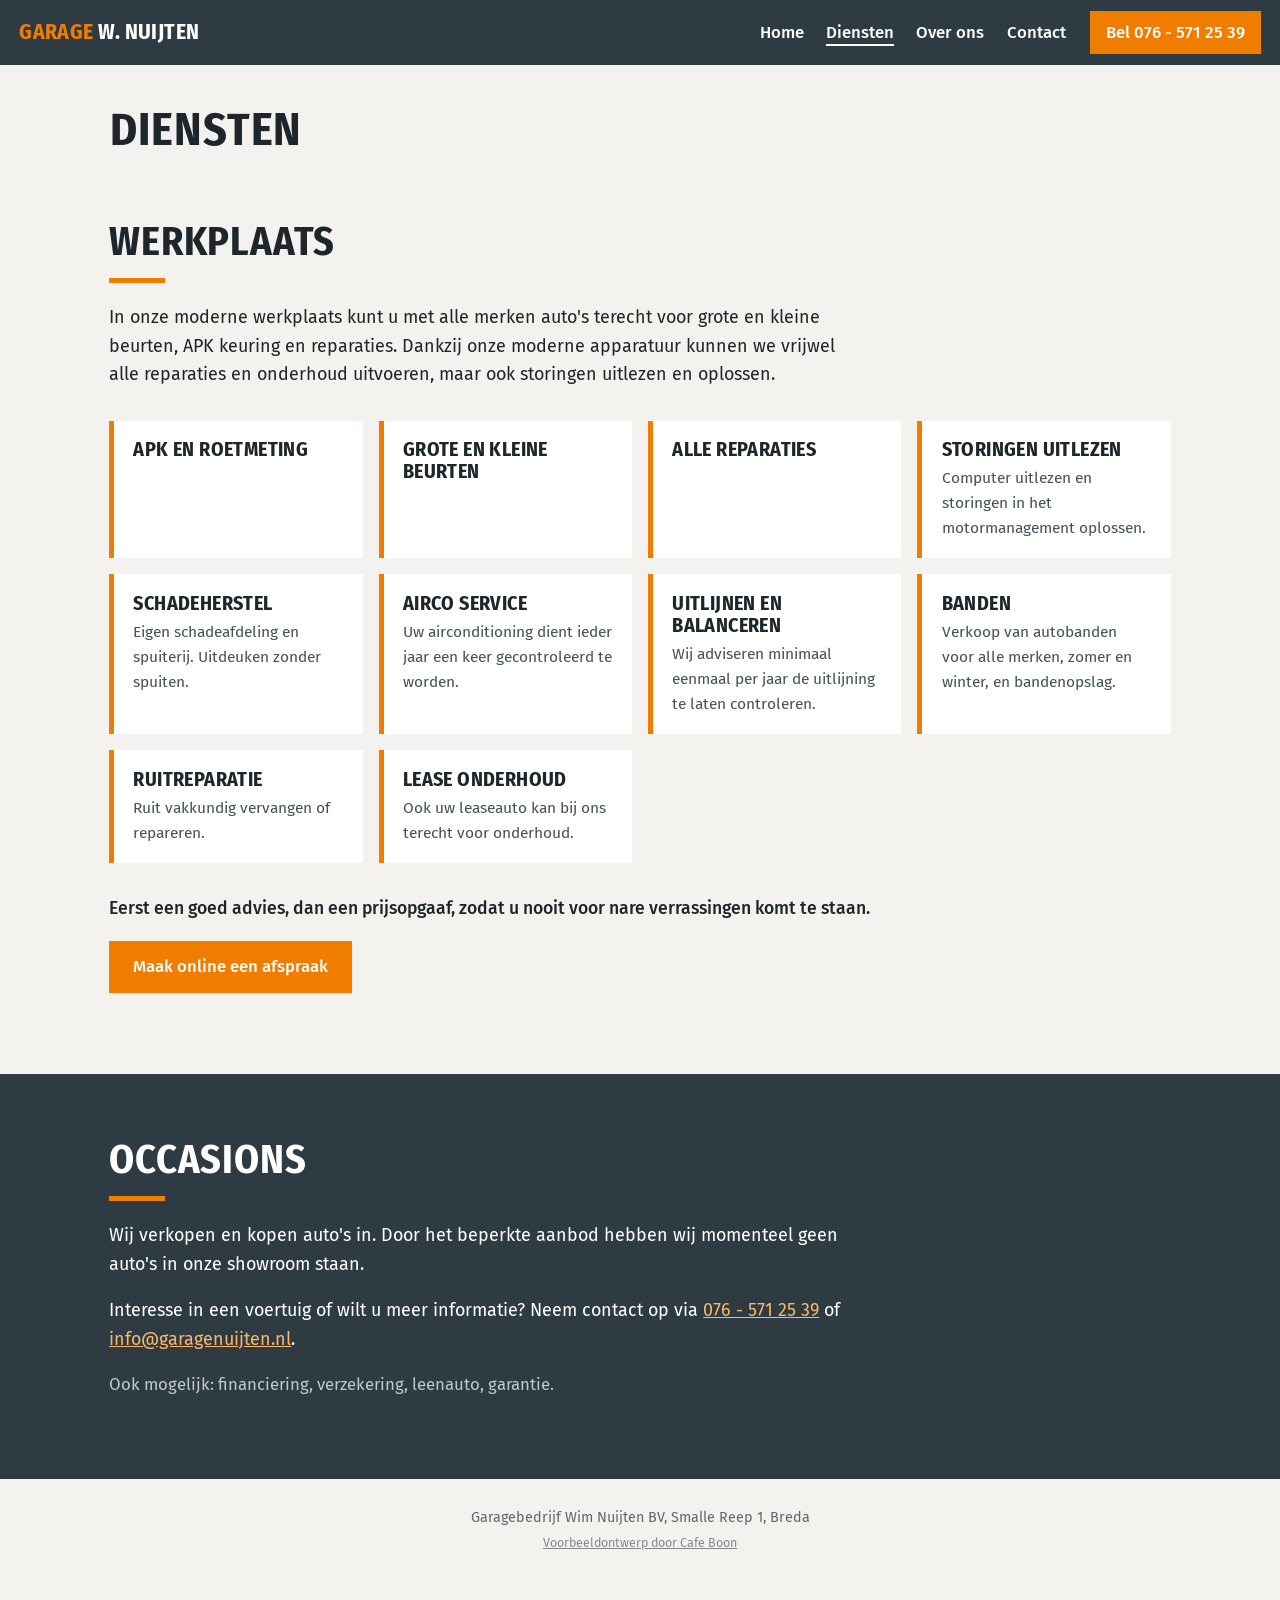
==== aanbod.html @ 8d4307a4 "Website opgedeeld in meerdere pagina's" ====
<!doctype html>
<html lang="nl">
<head>
<meta charset="utf-8">
<meta name="viewport" content="width=device-width, initial-scale=1">
<meta name="robots" content="noindex">
<title>Diensten | Garagebedrijf Wim Nuijten</title>
<meta name="description" content="Garagebedrijf Wim Nuijten aan de Smalle Reep 1 in Breda. Onderhoud, reparatie en APK voor alle merken. BOVAG-lid. Ma t/m vr 08:00 - 17:30.">
<meta property="og:title" content="Garagebedrijf Wim Nuijten, Breda">
<meta property="og:description" content="Onderhoud, reparatie en APK voor alle merken aan de Smalle Reep 1.">
<meta property="og:image" content="images/pand.jpg">
<link rel="icon" type="image/svg+xml" href="images/favicon.svg">
<link rel="preconnect" href="https://fonts.googleapis.com">
<link rel="preconnect" href="https://fonts.gstatic.com" crossorigin>
<link href="https://fonts.googleapis.com/css2?family=Fira+Sans+Condensed:wght@600;700&family=Fira+Sans:wght@400;500&display=swap" rel="stylesheet">
<link rel="stylesheet" href="style.css">
</head>
<body>
<header class="top">
<a class="logo" href="index.html"><b>Garage</b> W. Nuijten</a>
<nav><a href="index.html">Home</a><a aria-current="page" href="aanbod.html">Diensten</a><a href="over.html">Over ons</a><a href="contact.html">Contact</a></nav>
<a class="call" href="tel:+31765712539">Bel 076 - 571 25 39</a>
</header>
<div aria-label="Pagina's" class="sn-bar" role="navigation"><a class="sn-link" href="index.html">Home</a><a aria-current="page" class="sn-link" href="aanbod.html">Diensten</a><a class="sn-link" href="over.html">Over ons</a><a class="sn-link" href="contact.html">Contact</a></div>
<div class="sn-head"><h1>Diensten</h1></div>
<section class="wrap" id="werkplaats">
<h2>Werkplaats</h2>
<p class="lead">In onze moderne werkplaats kunt u met alle merken auto's terecht voor grote en kleine beurten, APK keuring en reparaties. Dankzij onze moderne apparatuur kunnen we vrijwel alle reparaties en onderhoud uitvoeren, maar ook storingen uitlezen en oplossen.</p>
<div class="cards">
<article><h3>APK en roetmeting</h3></article>
<article><h3>Grote en kleine beurten</h3></article>
<article><h3>Alle reparaties</h3></article>
<article><h3>Storingen uitlezen</h3><p>Computer uitlezen en storingen in het motormanagement oplossen.</p></article>
<article><h3>Schadeherstel</h3><p>Eigen schadeafdeling en spuiterij. Uitdeuken zonder spuiten.</p></article>
<article><h3>Airco service</h3><p>Uw airconditioning dient ieder jaar een keer gecontroleerd te worden.</p></article>
<article><h3>Uitlijnen en balanceren</h3><p>Wij adviseren minimaal eenmaal per jaar de uitlijning te laten controleren.</p></article>
<article><h3>Banden</h3><p>Verkoop van autobanden voor alle merken, zomer en winter, en bandenopslag.</p></article>
<article><h3>Ruitreparatie</h3><p>Ruit vakkundig vervangen of repareren.</p></article>
<article><h3>Lease onderhoud</h3><p>Ook uw leaseauto kan bij ons terecht voor onderhoud.</p></article>
</div>
<p class="note">Eerst een goed advies, dan een prijsopgaaf, zodat u nooit voor nare verrassingen komt te staan.</p>
<p><a class="btn" href="https://www.garagenuijten.nl/werkplaats/afspraak-maken/">Maak online een afspraak</a></p>
</section>
<section class="band" id="occasions">
<div class="wrap">
<h2>Occasions</h2>
<p class="lead">Wij verkopen en kopen auto's in. Door het beperkte aanbod hebben wij momenteel geen auto's in onze showroom staan.</p>
<p class="lead">Interesse in een voertuig of wilt u meer informatie? Neem contact op via <a href="tel:+31765712539">076 - 571 25 39</a> of <a href="mailto:info@garagenuijten.nl">info@garagenuijten.nl</a>.</p>
<p class="also">Ook mogelijk: financiering, verzekering, leenauto, garantie.</p>
</div>
</section>
<footer>
<p>Garagebedrijf Wim Nuijten BV, Smalle Reep 1, Breda</p>
<p class="credit"><a href="https://cafeboon.com">Voorbeeldontwerp door Cafe Boon</a></p>
</footer>
<a class="fab" href="tel:+31765712539">Bel</a>
<script>try{(function(){
  var n=new Date(),d=n.getDay(),m=n.getHours()+n.getMinutes()/60,el=document.getElementById('status');
  var r=document.querySelector('tr[data-d="'+d+'"]');if(r)r.className='today';
  if(d>=1&&d<=5&&m>=8&&m<17.5){el.textContent='Nu geopend tot 17:30';el.className='tag yes'}
  else if(d==6){el.textContent='Zaterdag open op afspraak'}
  else{el.textContent='Nu gesloten'}
})();}catch(e){}</script>
</body></html>
---- style.css ----
:root{--orange:#f07c00;--slate:#2f3b42;--ink:#1e262b;--bg:#f3f2ef;--line:#dcd9d2}
*{box-sizing:border-box}
body{margin:0;font-family:"Fira Sans",sans-serif;color:var(--ink);background:var(--bg);line-height:1.6;font-size:1.05rem}
h1,h2,h3,.logo{font-family:"Fira Sans Condensed",sans-serif;text-transform:uppercase;letter-spacing:.02em;line-height:1.1;margin:0 0 .5em}
h2{font-size:clamp(1.8rem,4vw,2.5rem)}
h2:after{content:"";display:block;width:56px;height:5px;background:var(--orange);margin-top:.35em}
a{color:#b35900}
.top{display:flex;align-items:center;gap:1.5rem;padding:.7rem 1.2rem;background:var(--slate);position:sticky;top:0;z-index:5}
.logo{color:#fff;text-decoration:none;font-size:1.35rem;margin:0;font-weight:700}.logo b{color:var(--orange)}
.top nav{margin-left:auto;display:flex;gap:1.4rem}.top nav a{color:#fff;text-decoration:none;font-weight:500}
.call{background:var(--orange);color:#fff;text-decoration:none;padding:.5rem 1rem;font-weight:500;white-space:nowrap}
.hero{background:var(--slate);color:#fff;padding:5rem 1.2rem 4rem;border-bottom:8px solid var(--orange)}
.hero-in{max-width:1100px;margin:0 auto}
.hero h1{font-size:clamp(2.4rem,7vw,4.6rem);max-width:15ch}
.claim{max-width:560px;font-size:1.15rem;color:#dfe4e7}
.tag{display:inline-block;background:#46545c;padding:.25rem .8rem;font-size:.9rem;margin:0 0 1rem}.tag.yes{background:#2e7d32}
.actions{display:flex;gap:.8rem;flex-wrap:wrap;margin-top:1.6rem}
.btn{display:inline-block;background:var(--orange);color:#fff;padding:.8rem 1.5rem;text-decoration:none;font-weight:500}
.btn.ghost{background:transparent;border:2px solid #fff}
.photo img{width:100%;max-height:520px;object-fit:cover;display:block}
.wrap{max-width:1100px;margin:0 auto;padding:4rem 1.2rem}
.lead{max-width:740px;font-size:1.12rem}
.cards{display:grid;grid-template-columns:repeat(auto-fill,minmax(240px,1fr));gap:1rem;margin:2rem 0}
.cards article{background:#fff;border-left:5px solid var(--orange);padding:1.1rem 1.2rem}
.cards h3{font-size:1.25rem;margin:0 0 .3em}.cards p{margin:0;font-size:.97rem;color:#46515a}
.note{font-weight:500;font-size:1.1rem}
.band{background:var(--slate);color:#fff}.band a{color:#ffb766}.also{color:#c0c9ce}
.bovag{display:grid;grid-template-columns:300px 1fr;gap:3rem;align-items:center}
.bovag>img{width:100%;box-shadow:0 8px 20px rgba(0,0,0,.2)}
.blogo{height:46px;display:block;margin-bottom:1rem}
.visit{background:#fff;border-top:1px solid var(--line)}
.two{display:grid;grid-template-columns:1fr 1fr;gap:3rem}
table{border-collapse:collapse;width:100%;max-width:380px}
th{text-align:left;font-weight:400}td{text-align:right}
th,td{padding:.5rem 0;border-bottom:1px solid var(--line)}
tr.today{font-weight:500;color:#b35900}
footer{text-align:center;padding:1.5rem 1rem 5rem;font-size:.9rem;color:#666}
footer p{margin:.2rem}.credit{font-size:.78rem}.credit a{color:#888}
.fab{display:none}
@media(max-width:760px){
.top nav,.call{display:none}
.hero{padding:3rem 1.2rem}.bovag,.two{grid-template-columns:1fr;gap:2rem}.bovag>img{max-width:260px}
.fab{display:block;position:fixed;right:1rem;bottom:1rem;background:var(--orange);color:#fff;text-decoration:none;font-weight:500;padding:.9rem 1.5rem;border-radius:999px;box-shadow:0 4px 12px rgba(0,0,0,.3);z-index:9}}
/* sitenav:start */
.sn-bar{display:none;gap:6px;overflow-x:auto;white-space:nowrap;-webkit-overflow-scrolling:touch;padding:8px 12px;background:inherit;color:inherit;font:inherit;line-height:1.2;border-bottom:1px solid rgba(128,128,128,.35);box-sizing:border-box;max-width:100%}
.sn-bar a.sn-link{flex:0 0 auto;padding:9px 15px;border-radius:999px;color:inherit;text-decoration:none;font-size:15px;font-weight:600;letter-spacing:0;text-transform:none;margin:0}
.sn-bar a.sn-link[aria-current="page"]{background:rgba(128,128,128,.2);box-shadow:inset 0 -2px 0 currentColor}
@media(max-width:760px){.sn-bar{display:flex}}
nav a[aria-current="page"]:not(.cta):not(.btn):not(.call){text-decoration:underline;text-underline-offset:6px;text-decoration-thickness:2px}
.sn-head{max-width:1100px;margin:0 auto;padding:40px 20px 0;box-sizing:border-box}
.sn-head h1{margin:0;color:inherit;font-size:clamp(30px,5vw,46px);line-height:1.1}
.sn-cards{max-width:1100px;margin:0 auto;padding:40px 20px;display:grid;grid-template-columns:repeat(auto-fit,minmax(230px,1fr));gap:16px;box-sizing:border-box}
.sn-card{display:block;padding:20px 22px;border:1px solid rgba(128,128,128,.45);border-radius:10px;background:rgba(128,128,128,.07);color:inherit;text-decoration:none;min-width:0}
.sn-card strong{display:block;font-size:1.25em;margin:0 0 6px;color:inherit}
.sn-card span{display:block;opacity:.8;font-size:.95em;line-height:1.4}
.sn-card:hover,.sn-card:focus-visible{border-color:currentColor}
/* sitenav:end */
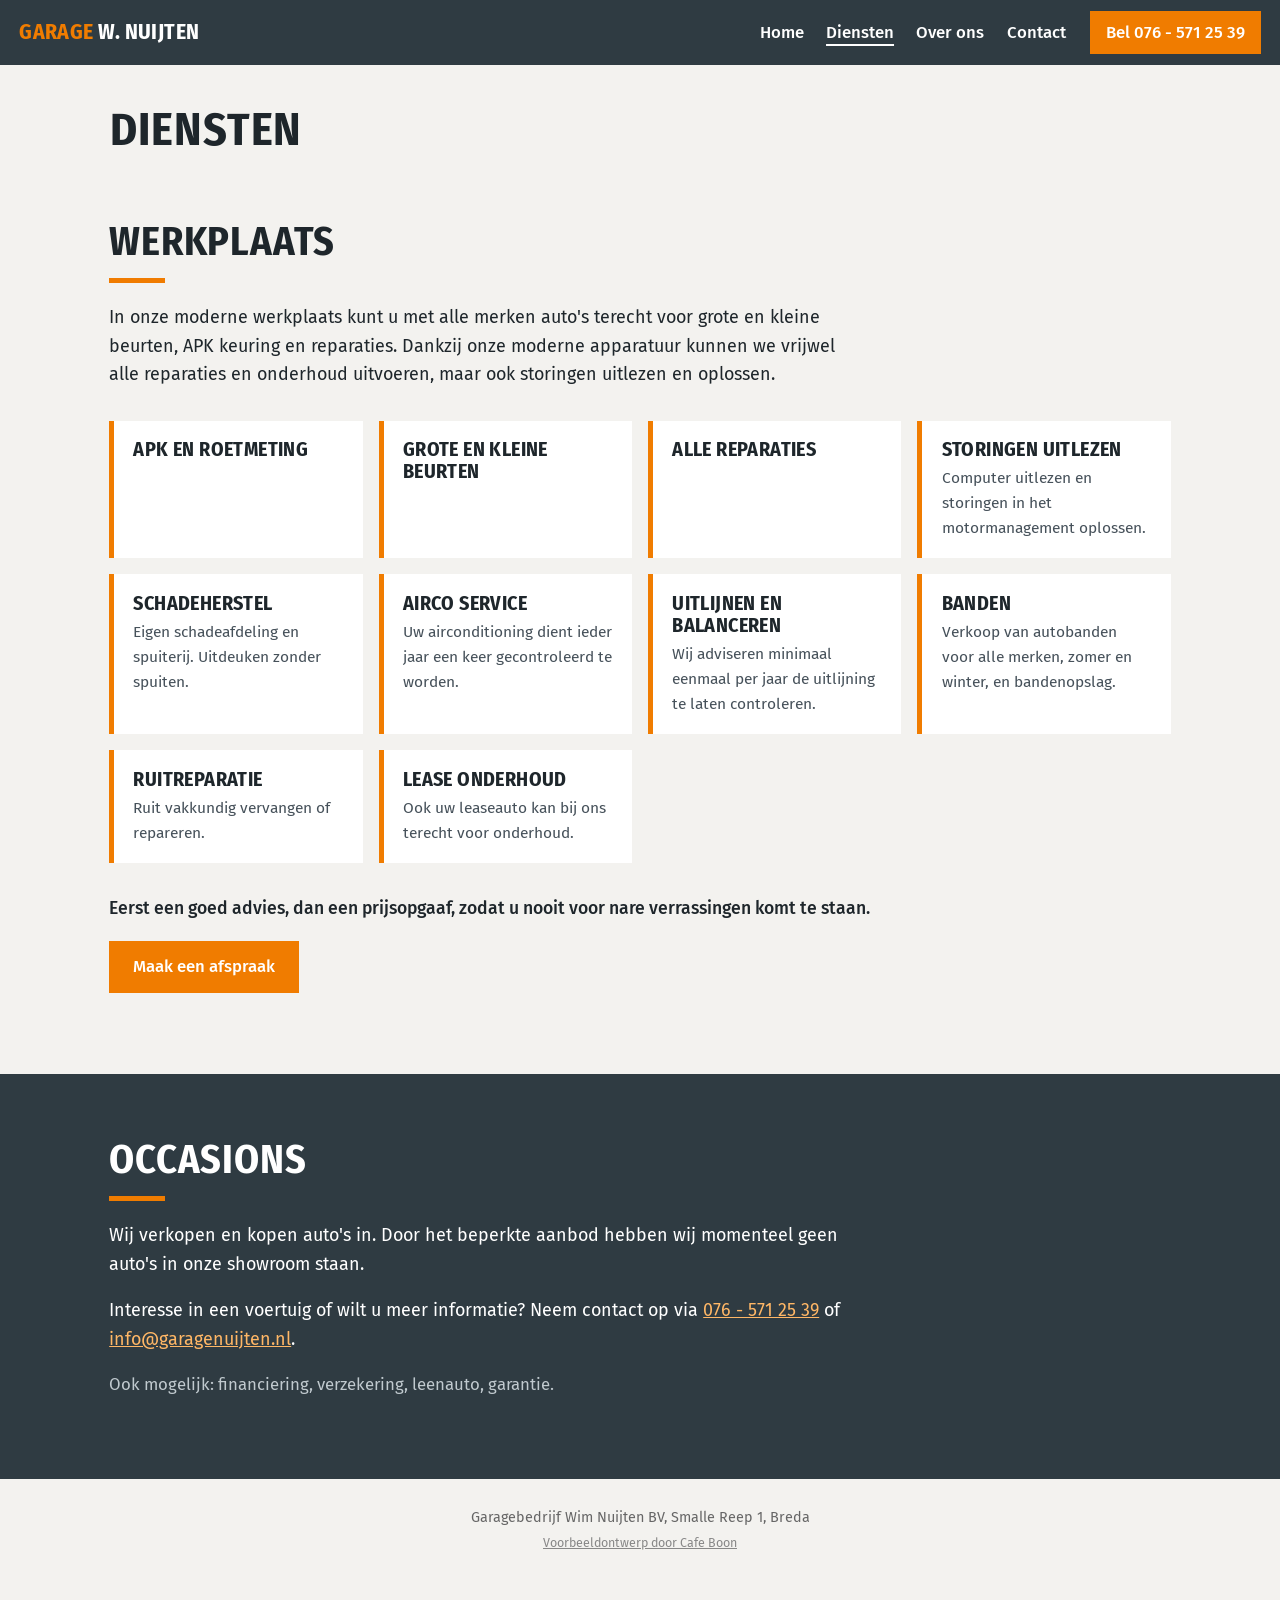
==== commit a96a67b4: "Links naar externe websites vervangen door eigen pagina's" ====
--- a/aanbod.html
+++ b/aanbod.html
@@ -39,7 +39,7 @@
 <article><h3>Lease onderhoud</h3><p>Ook uw leaseauto kan bij ons terecht voor onderhoud.</p></article>
 </div>
 <p class="note">Eerst een goed advies, dan een prijsopgaaf, zodat u nooit voor nare verrassingen komt te staan.</p>
-<p><a class="btn" href="https://www.garagenuijten.nl/werkplaats/afspraak-maken/">Maak online een afspraak</a></p>
+<p><a class="btn" href="contact.html">Maak een afspraak</a></p>
 </section>
 <section class="band" id="occasions">
 <div class="wrap">
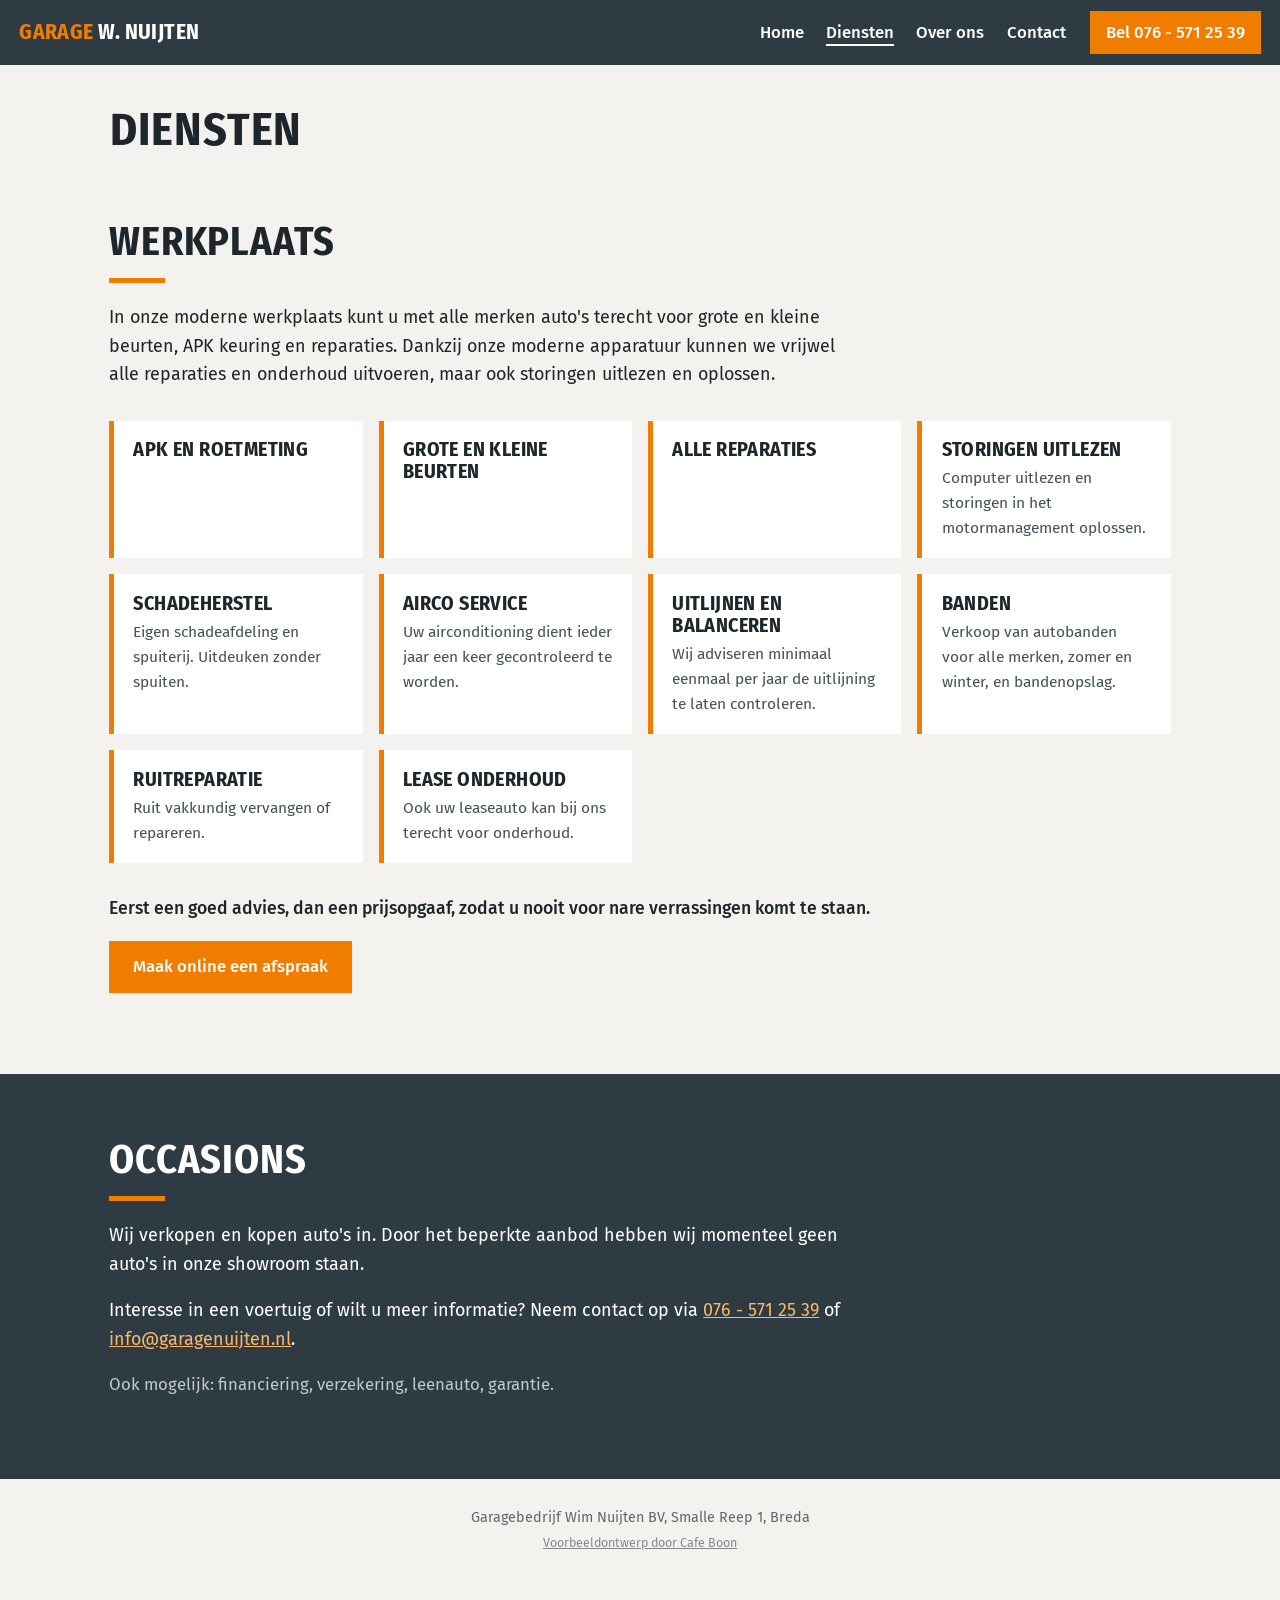
==== commit 491518e4: "Links naar externe websites verwijzen naar een eigen binnenkort pagina" ====
--- a/aanbod.html
+++ b/aanbod.html
@@ -39,7 +39,7 @@
 <article><h3>Lease onderhoud</h3><p>Ook uw leaseauto kan bij ons terecht voor onderhoud.</p></article>
 </div>
 <p class="note">Eerst een goed advies, dan een prijsopgaaf, zodat u nooit voor nare verrassingen komt te staan.</p>
-<p><a class="btn" href="contact.html">Maak een afspraak</a></p>
+<p><a class="btn" href="binnenkort.html">Maak online een afspraak</a></p>
 </section>
 <section class="band" id="occasions">
 <div class="wrap">
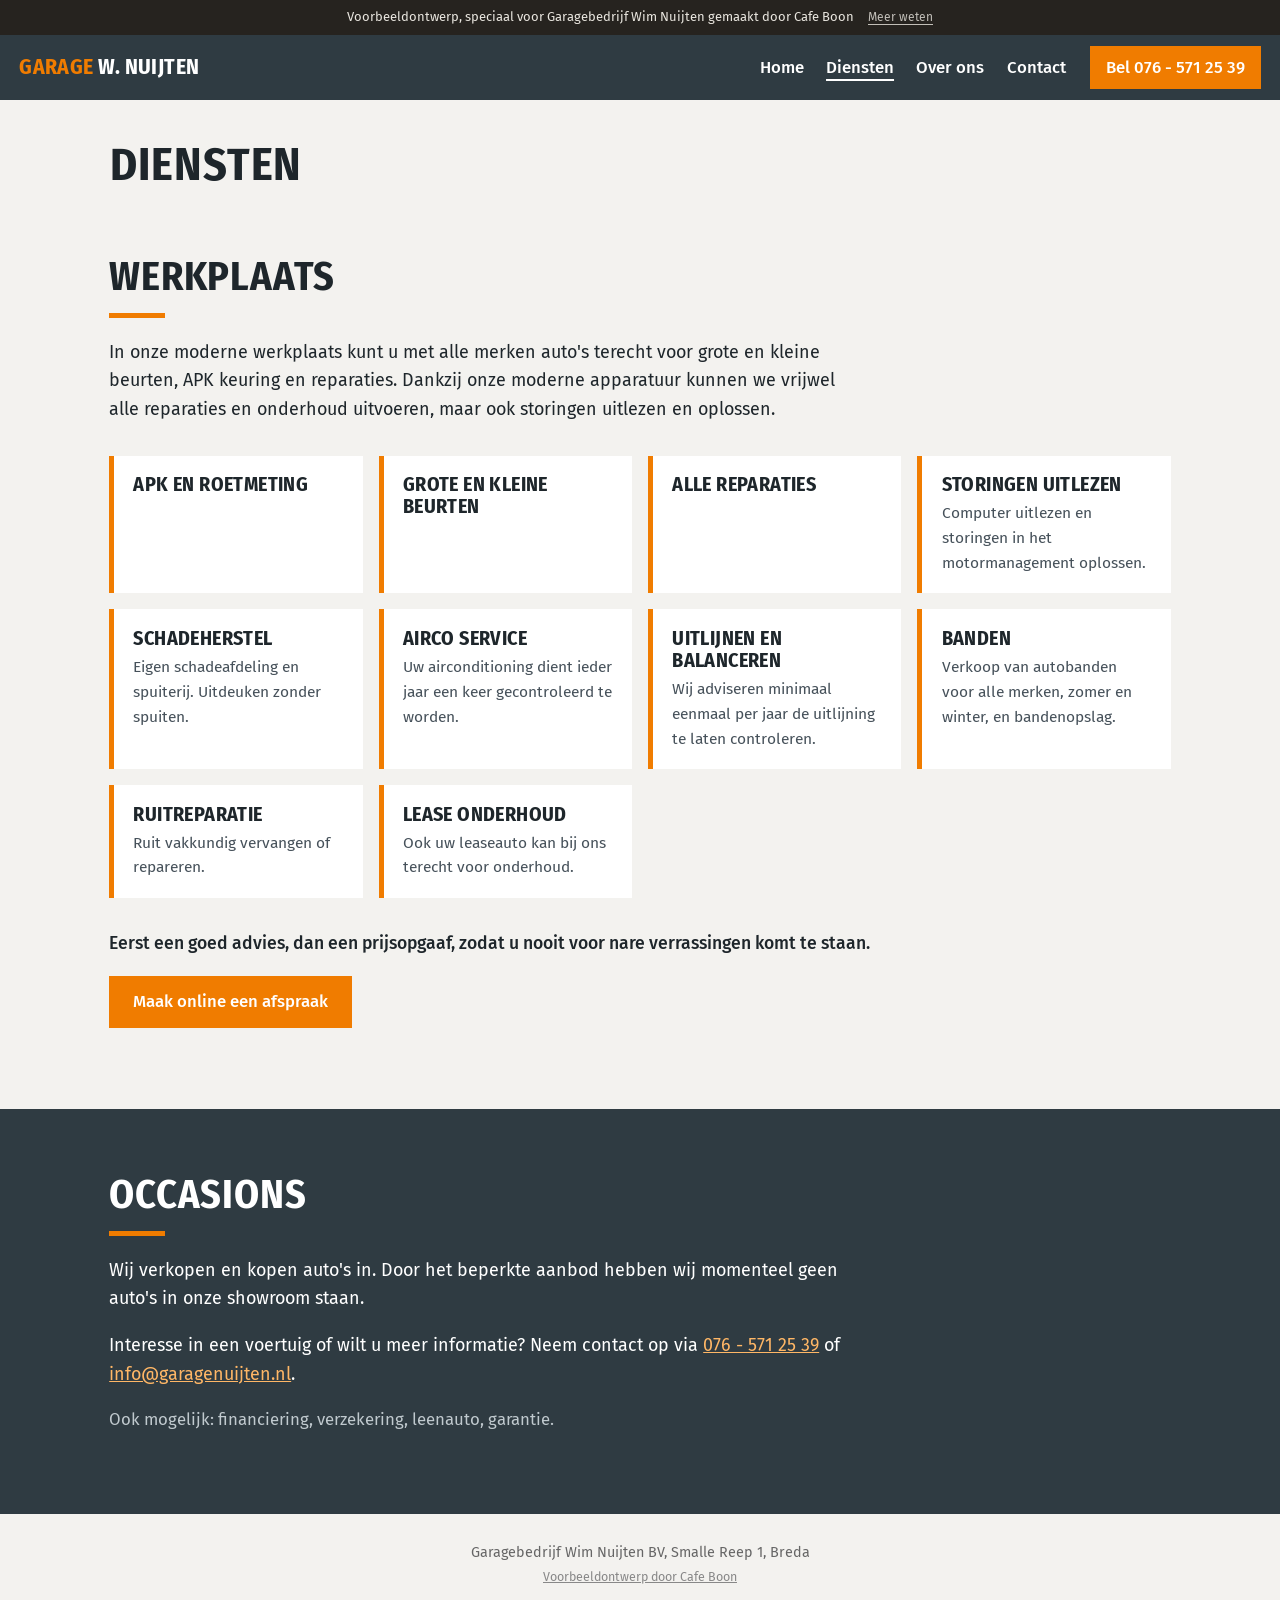
==== commit 57f04dba: "Werkende formulieren voor afspraken en aanvragen" ====
--- a/aanbod.html
+++ b/aanbod.html
@@ -16,6 +16,7 @@
 <link rel="stylesheet" href="style.css">
 </head>
 <body>
+<div class="vb-banner" role="note"><span>Voorbeeldontwerp, speciaal voor Garagebedrijf Wim Nuijten gemaakt door Cafe Boon</span><a href="https://cafeboon.com">Meer weten</a></div>
 <header class="top">
 <a class="logo" href="index.html"><b>Garage</b> W. Nuijten</a>
 <nav><a href="index.html">Home</a><a aria-current="page" href="aanbod.html">Diensten</a><a href="over.html">Over ons</a><a href="contact.html">Contact</a></nav>
@@ -39,7 +40,7 @@
 <article><h3>Lease onderhoud</h3><p>Ook uw leaseauto kan bij ons terecht voor onderhoud.</p></article>
 </div>
 <p class="note">Eerst een goed advies, dan een prijsopgaaf, zodat u nooit voor nare verrassingen komt te staan.</p>
-<p><a class="btn" href="binnenkort.html">Maak online een afspraak</a></p>
+<p><a class="btn" href="afspraak.html">Maak online een afspraak</a></p>
 </section>
 <section class="band" id="occasions">
 <div class="wrap">
--- a/style.css
+++ b/style.css
@@ -55,3 +55,31 @@
 .sn-card span{display:block;opacity:.8;font-size:.95em;line-height:1.4}
 .sn-card:hover,.sn-card:focus-visible{border-color:currentColor}
 /* sitenav:end */
+/* voorbeeld-formulier:start */
+@layer sn{.sn-form button.btn{border:0;font:inherit;cursor:pointer;line-height:1.2}}
+.sn-formsec{padding:36px 0 72px}
+.sn-formwrap{max-width:1100px;margin:0 auto;padding:0 20px;box-sizing:border-box}
+.sn-formwrap>h2{margin:0 0 12px}
+.sn-formwrap>.sn-lead,.sn-formwrap>.sn-form,.sn-formwrap>.sn-done{max-width:720px}
+.sn-formwrap .sn-lead{margin:0 0 24px;opacity:.85}
+.sn-form{display:grid;grid-template-columns:1fr 1fr;gap:16px}
+.sn-field{display:flex;flex-direction:column;gap:6px;min-width:0;text-align:left}
+.sn-field.full{grid-column:1/-1}
+.sn-field label{font-size:14px;font-weight:600}
+.sn-field input,.sn-field select,.sn-field textarea{font:inherit;font-size:16px;line-height:1.4;color:inherit;background:rgba(128,128,128,.12);border:1px solid rgba(128,128,128,.55);border-radius:8px;padding:11px 12px;width:100%;box-sizing:border-box;min-width:0;max-width:100%;-webkit-appearance:none;appearance:none}
+.sn-field select{background-image:linear-gradient(45deg,transparent 50%,currentColor 50%),linear-gradient(135deg,currentColor 50%,transparent 50%);background-position:calc(100% - 20px) 50%,calc(100% - 15px) 50%;background-size:5px 5px;background-repeat:no-repeat;padding-right:38px}
+.sn-field select option{color:#111;background:#fff}
+.sn-field textarea{resize:vertical}
+.sn-field input:focus,.sn-field select:focus,.sn-field textarea:focus{outline:2px solid currentColor;outline-offset:1px}
+.sn-done{padding:28px;border:1px solid rgba(128,128,128,.55);border-radius:12px;background:rgba(128,128,128,.1)}
+.sn-done h2{margin:0 0 10px}
+.sn-done p{margin:0}
+.sn-done a{text-decoration:underline;text-underline-offset:3px;font-weight:600}
+.sn-formlink{padding:0 0 56px}
+@media(max-width:640px){.sn-form{grid-template-columns:1fr}.sn-formsec{padding:24px 0 56px}}
+/* voorbeeld-formulier:end */
+/* voorbeeldbanner:start */
+.vb-banner{display:flex;flex-wrap:wrap;justify-content:center;align-items:baseline;gap:2px 14px;padding:8px 16px;background:#26231f;color:#e9e6df;font-size:13px;line-height:1.45;letter-spacing:0;text-transform:none;font-weight:400;text-align:center;position:relative;z-index:1000}
+.vb-banner a{color:inherit;opacity:.8;text-decoration:underline;text-underline-offset:3px;font-size:12px;font-weight:400;white-space:nowrap;letter-spacing:0;text-transform:none}
+.vb-banner a:hover{opacity:1}
+/* voorbeeldbanner:end */
